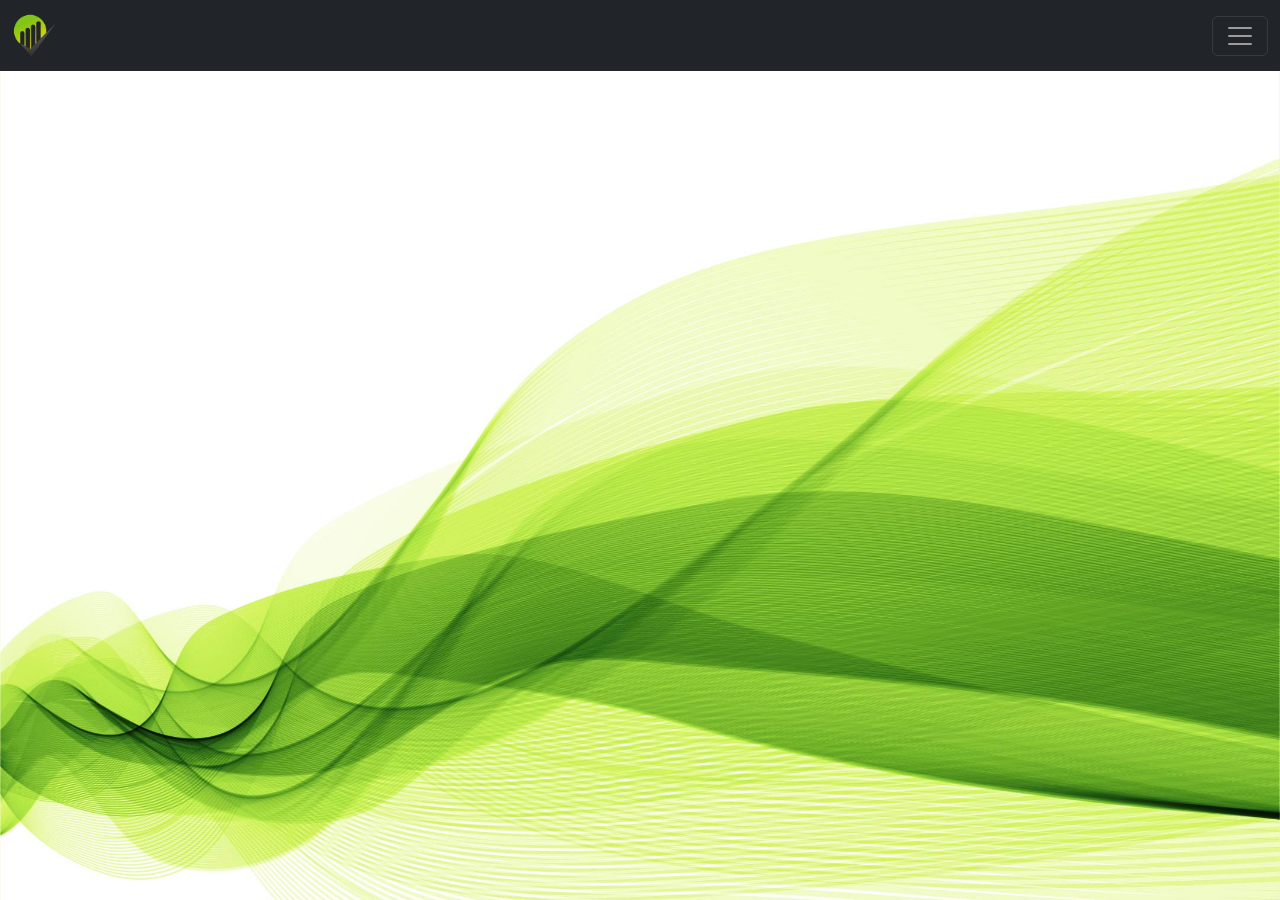
==== public/index.html @ 2a7e3701 "Aula0917 - Bootstrap Inicial" ====
<!doctype html>
<html lang="en">

<head>
    <meta charset="utf-8">
    <meta name="viewport" content="width=device-width, initial-scale=1">
    <title>Bootstrap demo</title>
    <link href="https://cdn.jsdelivr.net/npm/bootstrap@5.3.8/dist/css/bootstrap.min.css" rel="stylesheet"
        integrity="sha384-sRIl4kxILFvY47J16cr9ZwB07vP4J8+LH7qKQnuqkuIAvNWLzeN8tE5YBujZqJLB" crossorigin="anonymous">
    <link rel="stylesheet" href="./bootstrap/styles_complement.css">
</head>

<body>
    <header>
        <section name="barra-navegacao">
            <nav class="navbar navbar-dark bg-dark fixed-top">
                <div class="container-fluid">
                    <a class="navbar-brand" href="#">
                        <img src="./assets/logo.png" alt="Logo Marca" width="45px" height="45px">
                    </a>
                    <button class="navbar-toggler" type="button" data-bs-toggle="offcanvas"
                        data-bs-target="#offcanvasNavbar" aria-controls="offcanvasNavbar"
                        aria-label="Toggle navigation">
                        <span class="navbar-toggler-icon"></span>
                    </button>
                    <div class="offcanvas offcanvas-end text-bg-dark" tabindex="-1" id="offcanvasNavbar"
                        aria-labelledby="offcanvasNavbarLabel">
                        <div class="offcanvas-header">
                            <img src="./assets/letreiro-claro.png" alt="Marca Digital" width="100%">
                            <button type="button" class="btn-close" data-bs-dismiss="offcanvas"
                                aria-label="Close"></button>
                        </div>
                        <div class="offcanvas-body">
                            <ul class="navbar-nav justify-content-end flex-grow-1 pe-3">
                                <li class="nav-item">
                                    <a class="nav-link active" aria-current="page" href="#">Pagina Inicial</a>
                                </li>
                                <li class="nav-item">
                                    <a class="nav-link" href="#">Sobre Nós</a>
                                </li>
                                <li class="nav-item">
                                    <a class="nav-link" href="#">Promoções</a>
                                </li>
                                <li class="nav-item">
                                    <a class="nav-link" href="#">Regras</a>
                                </li>
                                <li class="nav-item dropdown">
                                    <a class="nav-link dropdown-toggle" href="#" role="button" data-bs-toggle="dropdown"
                                        aria-expanded="false">
                                        Sua Conta
                                    </a>
                                    <ul class="dropdown-menu">
                                        <li><a class="dropdown-item" href="#">Minha Conta</a></li>
                                        <li><a class="dropdown-item" href="#">Carteira Digital</a></li>
                                        <li>
                                            <hr class="dropdown-divider">
                                        </li>
                                        <li><a class="dropdown-item" href="#">Entrar na Conta</a></li>
                                    </ul>
                                </li>
                            </ul>
                            <form class="d-flex mt-3" role="search">
                                <input class="form-control me-2" type="search" placeholder="Buscar na Plataforma"
                                    aria-label="Search" />
                                <button class="btn btn-outline-success" type="submit">Buscar</button>
                            </form>
                        </div>
                    </div>
                </div>
            </nav>
        </section>
    </header>
    <main>

    </main>
    <footer>
        <script src="https://cdn.jsdelivr.net/npm/@popperjs/core@2.11.8/dist/umd/popper.min.js"
            integrity="sha384-I7E8VVD/ismYTF4hNIPjVp/Zjvgyol6VFvRkX/vR+Vc4jQkC+hVqc2pM8ODewa9r"
            crossorigin="anonymous"></script>
        <script src="https://cdn.jsdelivr.net/npm/bootstrap@5.3.8/dist/js/bootstrap.min.js"
            integrity="sha384-G/EV+4j2dNv+tEPo3++6LCgdCROaejBqfUeNjuKAiuXbjrxilcCdDz6ZAVfHWe1Y"
            crossorigin="anonymous"></script>
    </footer>
</body>

</html>
---- public/bootstrap/styles_complement.css ----
body{
    background-image: url(../assets/fundo_gp_1.jpg);
    background-size: cover;
}
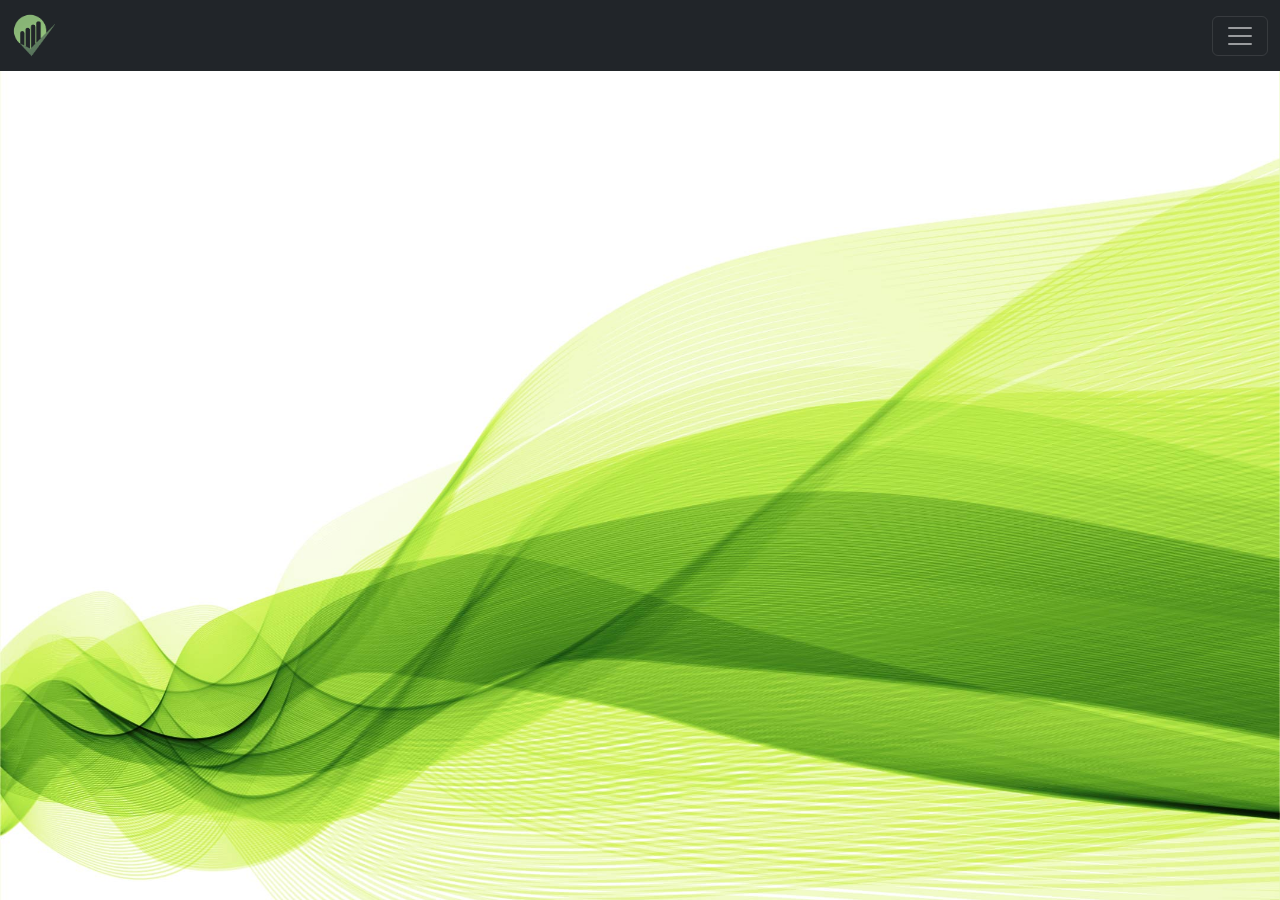
==== commit 294ecc1f: "Remake site Aula0917" ====
--- a/public/index.html
+++ b/public/index.html
@@ -16,7 +16,7 @@
             <nav class="navbar navbar-dark bg-dark fixed-top">
                 <div class="container-fluid">
                     <a class="navbar-brand" href="#">
-                        <img src="./assets/logo.png" alt="Logo Marca" width="45px" height="45px">
+                        <img src="./assets/logo_claro.png" alt="Logo Marca" width="45px" height="45px">
                     </a>
                     <button class="navbar-toggler" type="button" data-bs-toggle="offcanvas"
                         data-bs-target="#offcanvasNavbar" aria-controls="offcanvasNavbar"
@@ -83,4 +83,4 @@
     </footer>
 </body>
 
-</html>+</html>
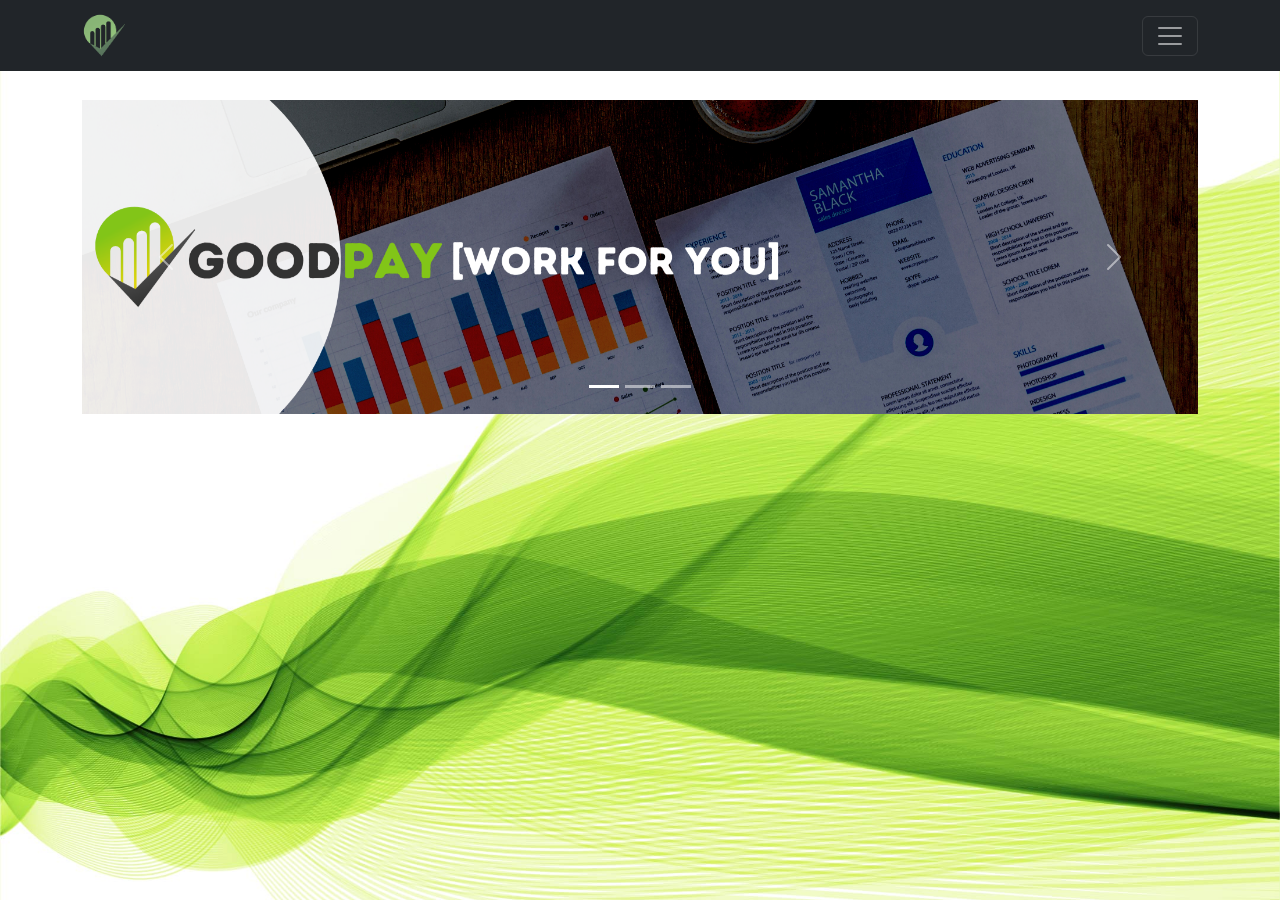
==== commit 034aa433: "Aula0918 - SlideShows e Carousel" ====
--- a/public/index.html
+++ b/public/index.html
@@ -14,7 +14,7 @@
     <header>
         <section name="barra-navegacao">
             <nav class="navbar navbar-dark bg-dark fixed-top">
-                <div class="container-fluid">
+                <div class="container">
                     <a class="navbar-brand" href="#">
                         <img src="./assets/logo_claro.png" alt="Logo Marca" width="45px" height="45px">
                     </a>
@@ -71,7 +71,44 @@
         </section>
     </header>
     <main>
-
+        <section name="slide-show">
+            <div class="container" style="margin-top: 100px;">
+                <div id="carouselExampleIndicators" class="carousel slide">
+                    <div class="carousel-indicators">
+                        <button type="button" data-bs-target="#carouselExampleIndicators" data-bs-slide-to="0"
+                            class="active" aria-current="true" aria-label="Slide 1"></button>
+                        <button type="button" data-bs-target="#carouselExampleIndicators" data-bs-slide-to="1"
+                            aria-label="Slide 2"></button>
+                        <button type="button" data-bs-target="#carouselExampleIndicators" data-bs-slide-to="2"
+                            aria-label="Slide 3"></button>
+                    </div>
+                    <div class="carousel-inner">
+                        <div class="carousel-item active">
+                            <img src="./assets/banner1.png" class="d-block w-100" alt="Promoção Banner 1">
+                        </div>
+                        <div class="carousel-item">
+                            <img src="./assets/banner2.png" class="d-block w-100" alt="Promoção Banner 2">
+                        </div>
+                        <div class="carousel-item">
+                            <img src="./assets/banner3.png" class="d-block w-100" alt="Promoção Banner 3">
+                        </div>
+                    </div>
+                    <button class="carousel-control-prev" type="button" data-bs-target="#carouselExampleIndicators"
+                        data-bs-slide="prev">
+                        <span class="carousel-control-prev-icon" aria-hidden="true"></span>
+                        <span class="visually-hidden">Anterior</span>
+                    </button>
+                    <button class="carousel-control-next" type="button" data-bs-target="#carouselExampleIndicators"
+                        data-bs-slide="next">
+                        <span class="carousel-control-next-icon" aria-hidden="true"></span>
+                        <span class="visually-hidden">Próximo</span>
+                    </button>
+                </div>
+            </div>
+        </section>
+        <section name="card-produtos">
+            
+        </section>
     </main>
     <footer>
         <script src="https://cdn.jsdelivr.net/npm/@popperjs/core@2.11.8/dist/umd/popper.min.js"
@@ -83,4 +120,4 @@
     </footer>
 </body>
 
-</html>
+</html>
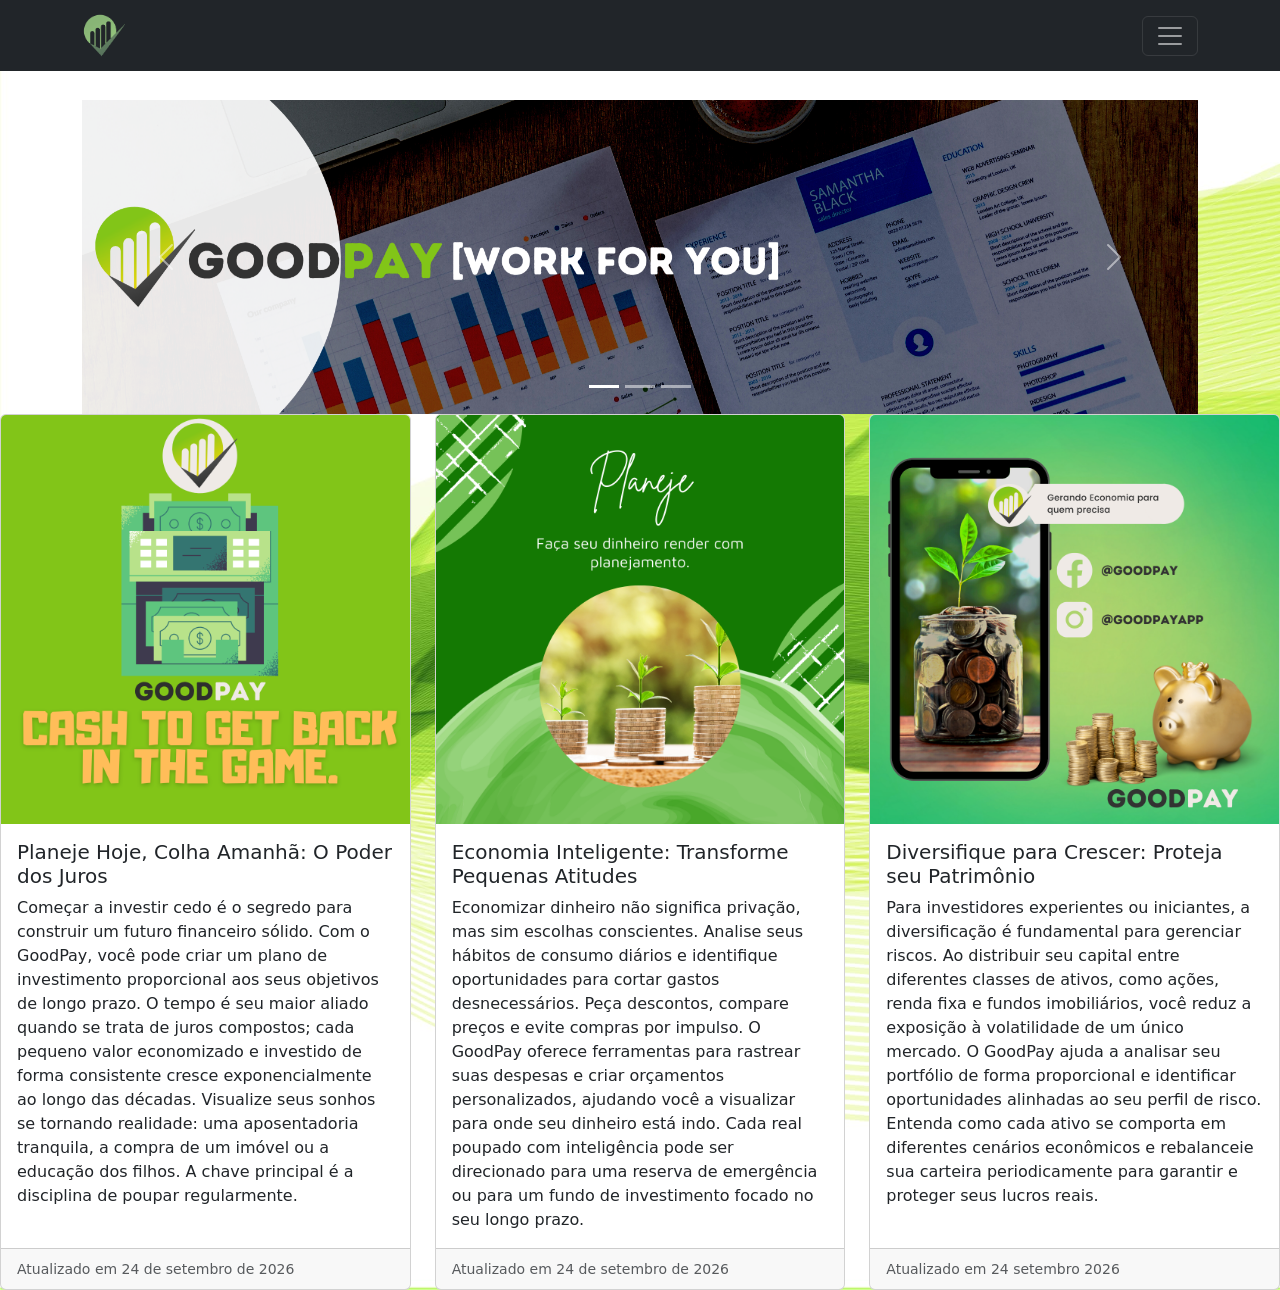
==== commit 3f5f976d: "Aula2909 - Build de Projeto web" ====
--- a/public/index.html
+++ b/public/index.html
@@ -107,7 +107,68 @@
             </div>
         </section>
         <section name="card-produtos">
-            
+            <div class="row row-cols-1 row-cols-md-3 g-4">
+                <div class="col">
+                    <div class="card h-100">
+                        <img src="./assets/quadro1.png" class="card-img-top" alt="Promoção 1">
+                        <div class="card-body">
+                            <h5 class="card-title">Planeje Hoje, Colha Amanhã: O Poder dos Juros</h5>
+                            <p class="card-text">
+                                Começar a investir cedo é o segredo para construir um futuro financeiro sólido. Com o
+                                GoodPay, você pode criar um plano de investimento proporcional aos seus objetivos de
+                                longo prazo. O tempo é seu maior aliado quando se trata de juros compostos; cada pequeno
+                                valor economizado e investido de forma consistente cresce exponencialmente ao longo das
+                                décadas. Visualize seus sonhos se tornando realidade: uma aposentadoria tranquila, a
+                                compra de um imóvel ou a educação dos filhos. A chave principal é a disciplina de poupar
+                                regularmente.
+                            </p>
+                        </div>
+                        <div class="card-footer">
+                            <small class="text-body-secondary">Atualizado em 24 de setembro de 2026</small>
+                        </div>
+                    </div>
+                </div>
+                <div class="col">
+                    <div class="card h-100">
+                        <img src="./assets/quadro2.png" class="card-img-top" alt="Promoção 2">
+                        <div class="card-body">
+                            <h5 class="card-title">Economia Inteligente: Transforme Pequenas Atitudes</h5>
+                            <p class="card-text">
+                                Economizar dinheiro não significa privação, mas sim escolhas conscientes. Analise seus
+                                hábitos de consumo diários e identifique oportunidades para cortar gastos
+                                desnecessários. Peça descontos, compare preços e evite compras por impulso. O GoodPay
+                                oferece ferramentas para rastrear suas despesas e criar orçamentos personalizados,
+                                ajudando você a visualizar para onde seu dinheiro está indo. Cada real poupado com
+                                inteligência pode ser direcionado para uma reserva de emergência ou para um fundo de
+                                investimento focado no seu longo prazo.
+                            </p>
+                        </div>
+                        <div class="card-footer">
+                            <small class="text-body-secondary">Atualizado em 24 de setembro de 2026</small>
+                        </div>
+                    </div>
+                </div>
+                <div class="col">
+                    <div class="card h-100">
+                        <img src="./assets/quadro3.png" class="card-img-top" alt="Promoção 3">
+                        <div class="card-body">
+                            <h5 class="card-title">Diversifique para Crescer: Proteja seu Patrimônio</h5>
+                            <p class="card-text">
+                                Para investidores experientes ou iniciantes, a diversificação é fundamental para
+                                gerenciar riscos. Ao distribuir seu capital entre diferentes classes de ativos, como
+                                ações, renda fixa e fundos imobiliários, você reduz a exposição à volatilidade de um
+                                único mercado. O GoodPay ajuda a analisar seu portfólio de forma proporcional e
+                                identificar oportunidades alinhadas ao seu perfil de risco. Entenda como cada ativo se
+                                comporta em diferentes cenários econômicos e rebalanceie sua carteira periodicamente
+                                para garantir e proteger seus lucros reais.
+                            </p>
+                        </div>
+                        <div class="card-footer">
+                            <small class="text-body-secondary">Atualizado em 24 setembro 2026</small>
+                        </div>
+                    </div>
+                </div>
+            </div>
         </section>
     </main>
     <footer>
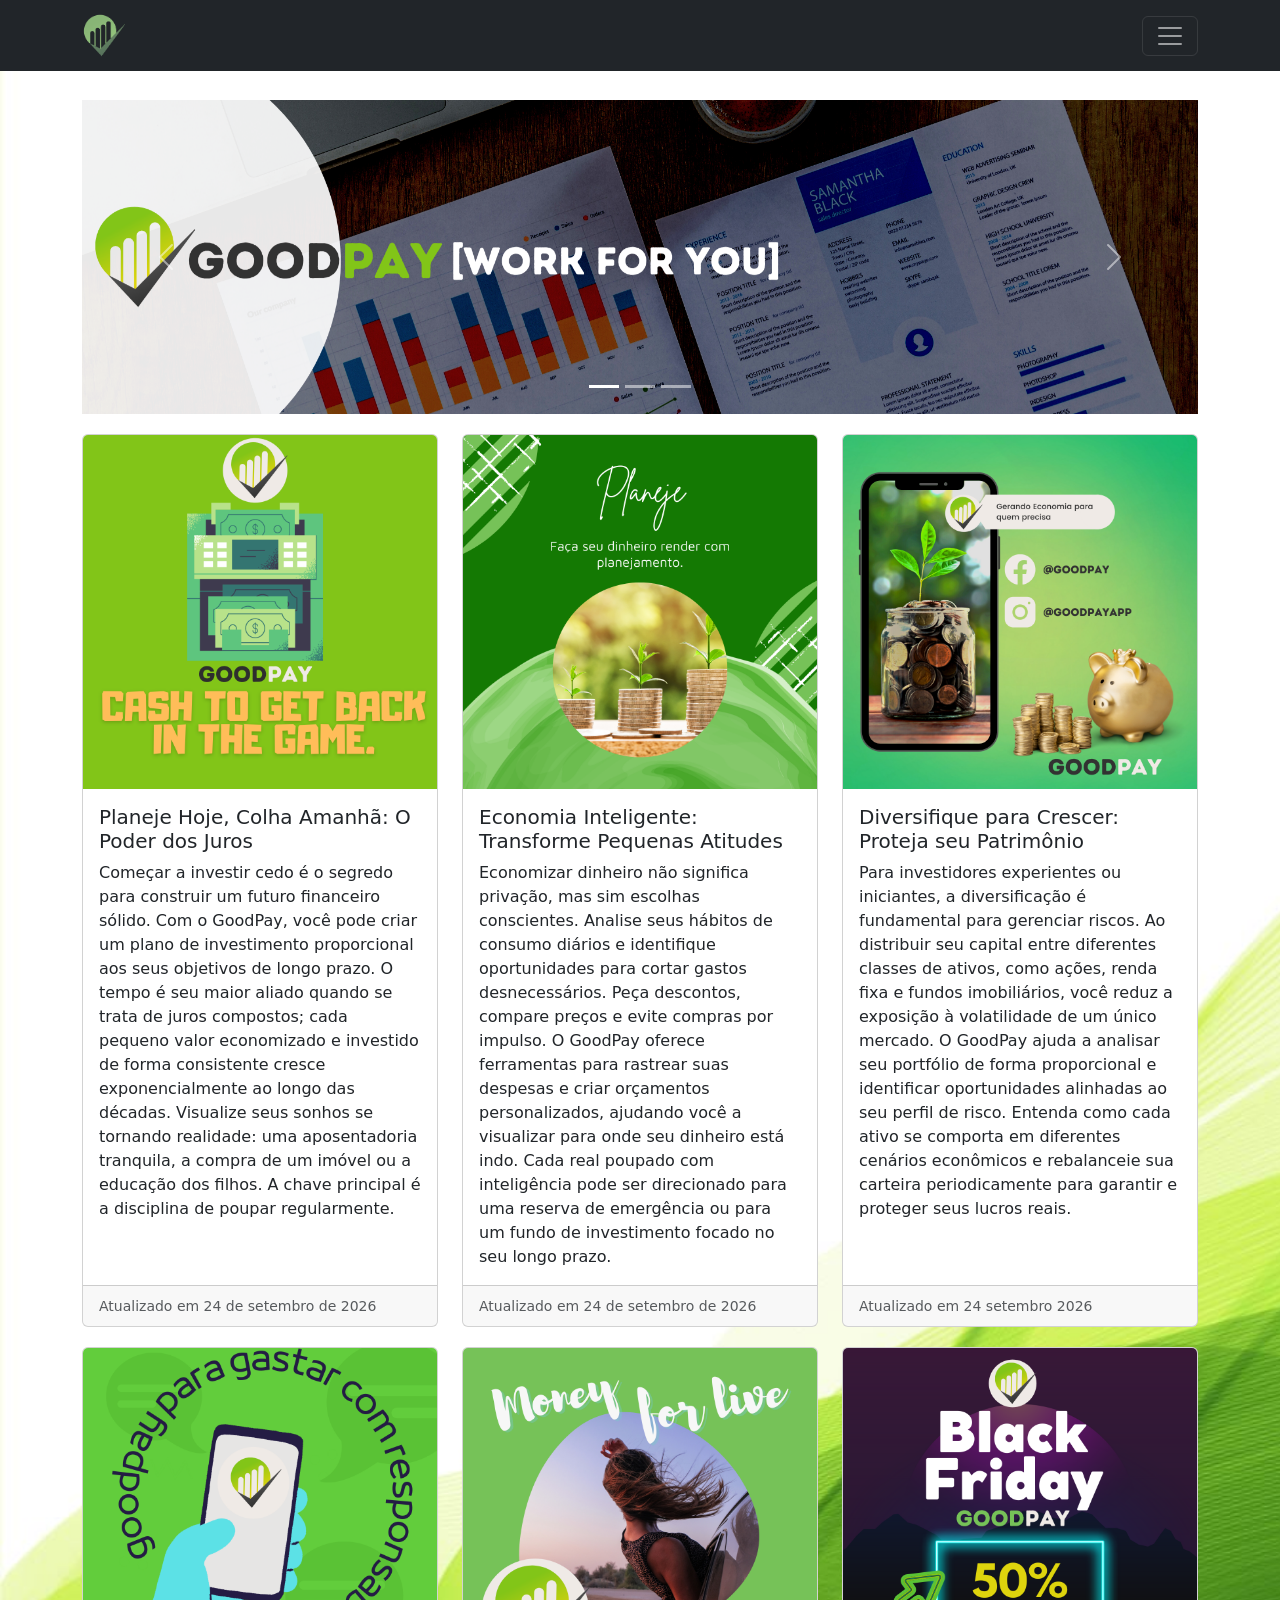
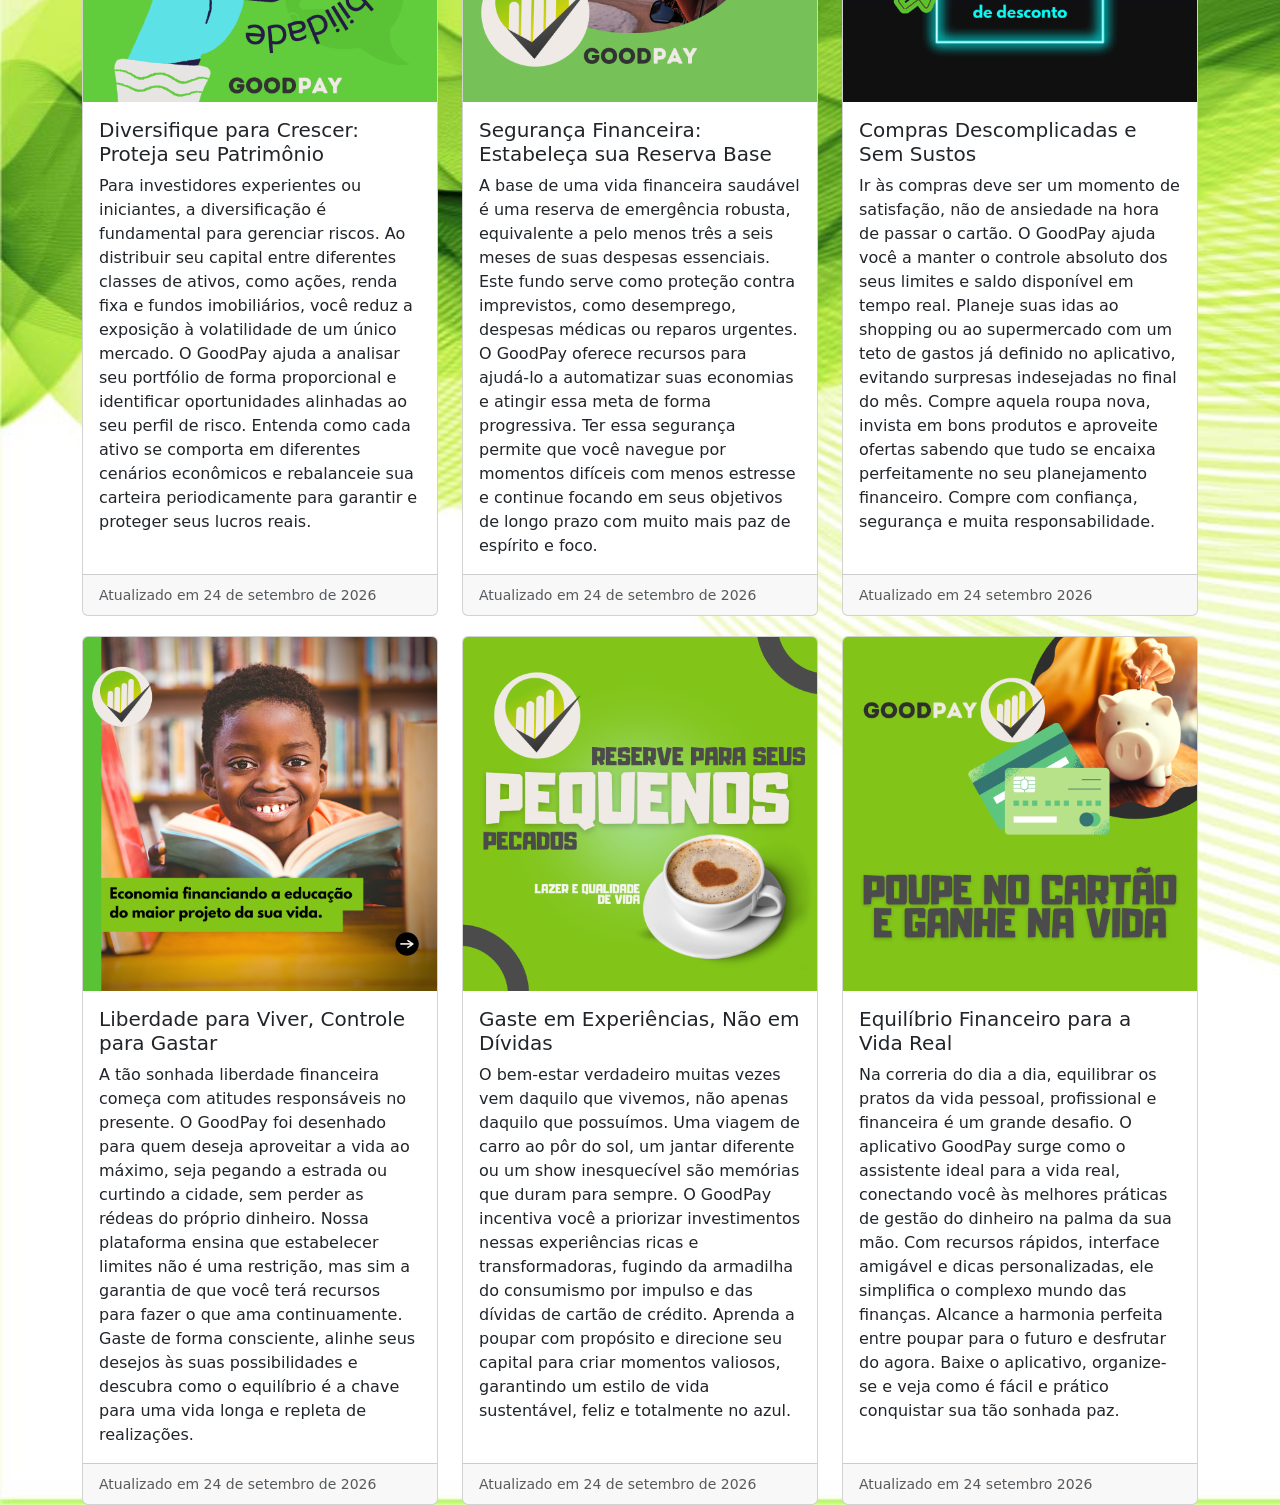
==== commit 5afd8455: "Cards Aula2409" ====
--- a/public/index.html
+++ b/public/index.html
@@ -107,64 +107,201 @@
             </div>
         </section>
         <section name="card-produtos">
-            <div class="row row-cols-1 row-cols-md-3 g-4">
-                <div class="col">
-                    <div class="card h-100">
-                        <img src="./assets/quadro1.png" class="card-img-top" alt="Promoção 1">
-                        <div class="card-body">
-                            <h5 class="card-title">Planeje Hoje, Colha Amanhã: O Poder dos Juros</h5>
-                            <p class="card-text">
-                                Começar a investir cedo é o segredo para construir um futuro financeiro sólido. Com o
-                                GoodPay, você pode criar um plano de investimento proporcional aos seus objetivos de
-                                longo prazo. O tempo é seu maior aliado quando se trata de juros compostos; cada pequeno
-                                valor economizado e investido de forma consistente cresce exponencialmente ao longo das
-                                décadas. Visualize seus sonhos se tornando realidade: uma aposentadoria tranquila, a
-                                compra de um imóvel ou a educação dos filhos. A chave principal é a disciplina de poupar
-                                regularmente.
-                            </p>
-                        </div>
-                        <div class="card-footer">
-                            <small class="text-body-secondary">Atualizado em 24 de setembro de 2026</small>
-                        </div>
-                    </div>
-                </div>
-                <div class="col">
-                    <div class="card h-100">
-                        <img src="./assets/quadro2.png" class="card-img-top" alt="Promoção 2">
-                        <div class="card-body">
-                            <h5 class="card-title">Economia Inteligente: Transforme Pequenas Atitudes</h5>
-                            <p class="card-text">
-                                Economizar dinheiro não significa privação, mas sim escolhas conscientes. Analise seus
-                                hábitos de consumo diários e identifique oportunidades para cortar gastos
-                                desnecessários. Peça descontos, compare preços e evite compras por impulso. O GoodPay
-                                oferece ferramentas para rastrear suas despesas e criar orçamentos personalizados,
-                                ajudando você a visualizar para onde seu dinheiro está indo. Cada real poupado com
-                                inteligência pode ser direcionado para uma reserva de emergência ou para um fundo de
-                                investimento focado no seu longo prazo.
-                            </p>
-                        </div>
-                        <div class="card-footer">
-                            <small class="text-body-secondary">Atualizado em 24 de setembro de 2026</small>
-                        </div>
-                    </div>
-                </div>
-                <div class="col">
-                    <div class="card h-100">
-                        <img src="./assets/quadro3.png" class="card-img-top" alt="Promoção 3">
-                        <div class="card-body">
-                            <h5 class="card-title">Diversifique para Crescer: Proteja seu Patrimônio</h5>
-                            <p class="card-text">
-                                Para investidores experientes ou iniciantes, a diversificação é fundamental para
-                                gerenciar riscos. Ao distribuir seu capital entre diferentes classes de ativos, como
-                                ações, renda fixa e fundos imobiliários, você reduz a exposição à volatilidade de um
-                                único mercado. O GoodPay ajuda a analisar seu portfólio de forma proporcional e
-                                identificar oportunidades alinhadas ao seu perfil de risco. Entenda como cada ativo se
-                                comporta em diferentes cenários econômicos e rebalanceie sua carteira periodicamente
-                                para garantir e proteger seus lucros reais.
-                            </p>
-                        </div>
-                        <div class="card-footer">
-                            <small class="text-body-secondary">Atualizado em 24 setembro 2026</small>
+            <div class="container" style="margin-top: 20px;">
+                <div class="row row-cols-1 row-cols-md-3 g-4">
+                    <div class="col">
+                        <div class="card h-100">
+                            <img src="./assets/quadro1.png" class="card-img-top" alt="Promoção 1">
+                            <div class="card-body">
+                                <h5 class="card-title">Planeje Hoje, Colha Amanhã: O Poder dos Juros</h5>
+                                <p class="card-text">
+                                    Começar a investir cedo é o segredo para construir um futuro financeiro sólido. Com
+                                    o
+                                    GoodPay, você pode criar um plano de investimento proporcional aos seus objetivos de
+                                    longo prazo. O tempo é seu maior aliado quando se trata de juros compostos; cada
+                                    pequeno
+                                    valor economizado e investido de forma consistente cresce exponencialmente ao longo
+                                    das
+                                    décadas. Visualize seus sonhos se tornando realidade: uma aposentadoria tranquila, a
+                                    compra de um imóvel ou a educação dos filhos. A chave principal é a disciplina de
+                                    poupar
+                                    regularmente.
+                                </p>
+                            </div>
+                            <div class="card-footer">
+                                <small class="text-body-secondary">Atualizado em 24 de setembro de 2026</small>
+                            </div>
+                        </div>
+                    </div>
+                    <div class="col">
+                        <div class="card h-100">
+                            <img src="./assets/quadro2.png" class="card-img-top" alt="Promoção 2">
+                            <div class="card-body">
+                                <h5 class="card-title">Economia Inteligente: Transforme Pequenas Atitudes</h5>
+                                <p class="card-text">
+                                    Economizar dinheiro não significa privação, mas sim escolhas conscientes. Analise
+                                    seus
+                                    hábitos de consumo diários e identifique oportunidades para cortar gastos
+                                    desnecessários. Peça descontos, compare preços e evite compras por impulso. O
+                                    GoodPay
+                                    oferece ferramentas para rastrear suas despesas e criar orçamentos personalizados,
+                                    ajudando você a visualizar para onde seu dinheiro está indo. Cada real poupado com
+                                    inteligência pode ser direcionado para uma reserva de emergência ou para um fundo de
+                                    investimento focado no seu longo prazo.
+                                </p>
+                            </div>
+                            <div class="card-footer">
+                                <small class="text-body-secondary">Atualizado em 24 de setembro de 2026</small>
+                            </div>
+                        </div>
+                    </div>
+                    <div class="col">
+                        <div class="card h-100">
+                            <img src="./assets/quadro3.png" class="card-img-top" alt="Promoção 3">
+                            <div class="card-body">
+                                <h5 class="card-title">Diversifique para Crescer: Proteja seu Patrimônio</h5>
+                                <p class="card-text">
+                                    Para investidores experientes ou iniciantes, a diversificação é fundamental para
+                                    gerenciar riscos. Ao distribuir seu capital entre diferentes classes de ativos, como
+                                    ações, renda fixa e fundos imobiliários, você reduz a exposição à volatilidade de um
+                                    único mercado. O GoodPay ajuda a analisar seu portfólio de forma proporcional e
+                                    identificar oportunidades alinhadas ao seu perfil de risco. Entenda como cada ativo
+                                    se
+                                    comporta em diferentes cenários econômicos e rebalanceie sua carteira periodicamente
+                                    para garantir e proteger seus lucros reais.
+                                </p>
+                            </div>
+                            <div class="card-footer">
+                                <small class="text-body-secondary">Atualizado em 24 setembro 2026</small>
+                            </div>
+                        </div>
+                    </div>
+                </div>
+            </div>
+            <div class="container" style="margin-top: 20px;">
+                <div class="row row-cols-1 row-cols-md-3 g-4">
+                    <div class="col">
+                        <div class="card h-100">
+                            <img src="./assets/quadro4.png" class="card-img-top" alt="Promoção 4">
+                            <div class="card-body">
+                                <h5 class="card-title">Diversifique para Crescer: Proteja seu Patrimônio</h5>
+                                <p class="card-text">
+                                    Para investidores experientes ou iniciantes, a diversificação é fundamental para
+                                    gerenciar riscos. Ao distribuir seu capital entre diferentes classes de ativos, como
+                                    ações, renda fixa e fundos imobiliários, você reduz a exposição à volatilidade de um
+                                    único mercado. O GoodPay ajuda a analisar seu portfólio de forma proporcional e
+                                    identificar oportunidades alinhadas ao seu perfil de risco. Entenda como cada ativo
+                                    se comporta em diferentes cenários econômicos e rebalanceie sua carteira
+                                    periodicamente para garantir e proteger seus lucros reais.
+                                </p>
+                            </div>
+                            <div class="card-footer">
+                                <small class="text-body-secondary">Atualizado em 24 de setembro de 2026</small>
+                            </div>
+                        </div>
+                    </div>
+                    <div class="col">
+                        <div class="card h-100">
+                            <img src="./assets/quadro5.png" class="card-img-top" alt="Promoção 2">
+                            <div class="card-body">
+                                <h5 class="card-title">Segurança Financeira: Estabeleça sua Reserva Base</h5>
+                                <p class="card-text">
+                                    A base de uma vida financeira saudável é uma reserva de emergência robusta,
+                                    equivalente a pelo menos três a seis meses de suas despesas essenciais. Este fundo
+                                    serve como proteção contra imprevistos, como desemprego, despesas médicas ou reparos
+                                    urgentes. O GoodPay oferece recursos para ajudá-lo a automatizar suas economias e
+                                    atingir essa meta de forma progressiva. Ter essa segurança permite que você navegue
+                                    por momentos difíceis com menos estresse e continue focando em seus objetivos de
+                                    longo prazo com muito mais paz de espírito e foco.
+                                </p>
+                            </div>
+                            <div class="card-footer">
+                                <small class="text-body-secondary">Atualizado em 24 de setembro de 2026</small>
+                            </div>
+                        </div>
+                    </div>
+                    <div class="col">
+                        <div class="card h-100">
+                            <img src="./assets/quadro6.png" class="card-img-top" alt="Promoção 3">
+                            <div class="card-body">
+                                <h5 class="card-title">Compras Descomplicadas e Sem Sustos</h5>
+                                <p class="card-text">
+                                    Ir às compras deve ser um momento de satisfação, não de ansiedade na hora de passar
+                                    o cartão. O GoodPay ajuda você a manter o controle absoluto dos seus limites e saldo
+                                    disponível em tempo real. Planeje suas idas ao shopping ou ao supermercado com um
+                                    teto de gastos já definido no aplicativo, evitando surpresas indesejadas no final do
+                                    mês. Compre aquela roupa nova, invista em bons produtos e aproveite ofertas sabendo
+                                    que tudo se encaixa perfeitamente no seu planejamento financeiro. Compre com
+                                    confiança, segurança e muita responsabilidade.
+                                </p>
+                            </div>
+                            <div class="card-footer">
+                                <small class="text-body-secondary">Atualizado em 24 setembro 2026</small>
+                            </div>
+                        </div>
+                    </div>
+                </div>
+            </div>
+            <div class="container" style="margin-top: 20px;">
+                <div class="row row-cols-1 row-cols-md-3 g-4">
+                    <div class="col">
+                        <div class="card h-100">
+                            <img src="./assets/quadro7.png" class="card-img-top" alt="Promoção 4">
+                            <div class="card-body">
+                                <h5 class="card-title">Liberdade para Viver, Controle para Gastar</h5>
+                                <p class="card-text">
+                                    A tão sonhada liberdade financeira começa com atitudes responsáveis no presente. O
+                                    GoodPay foi desenhado para quem deseja aproveitar a vida ao máximo, seja pegando a
+                                    estrada ou curtindo a cidade, sem perder as rédeas do próprio dinheiro. Nossa
+                                    plataforma ensina que estabelecer limites não é uma restrição, mas sim a garantia de
+                                    que você terá recursos para fazer o que ama continuamente. Gaste de forma
+                                    consciente, alinhe seus desejos às suas possibilidades e descubra como o equilíbrio
+                                    é a chave para uma vida longa e repleta de realizações.
+                                </p>
+                            </div>
+                            <div class="card-footer">
+                                <small class="text-body-secondary">Atualizado em 24 de setembro de 2026</small>
+                            </div>
+                        </div>
+                    </div>
+                    <div class="col">
+                        <div class="card h-100">
+                            <img src="./assets/quadro8.png" class="card-img-top" alt="Promoção 2">
+                            <div class="card-body">
+                                <h5 class="card-title">Gaste em Experiências, Não em Dívidas</h5>
+                                <p class="card-text">
+                                    O bem-estar verdadeiro muitas vezes vem daquilo que vivemos, não apenas daquilo que
+                                    possuímos. Uma viagem de carro ao pôr do sol, um jantar diferente ou um show
+                                    inesquecível são memórias que duram para sempre. O GoodPay incentiva você a
+                                    priorizar investimentos nessas experiências ricas e transformadoras, fugindo da
+                                    armadilha do consumismo por impulso e das dívidas de cartão de crédito. Aprenda a
+                                    poupar com propósito e direcione seu capital para criar momentos valiosos,
+                                    garantindo um estilo de vida sustentável, feliz e totalmente no azul.
+                                </p>
+                            </div>
+                            <div class="card-footer">
+                                <small class="text-body-secondary">Atualizado em 24 de setembro de 2026</small>
+                            </div>
+                        </div>
+                    </div>
+                    <div class="col">
+                        <div class="card h-100">
+                            <img src="./assets/quadro9.png" class="card-img-top" alt="Promoção 3">
+                            <div class="card-body">
+                                <h5 class="card-title">Equilíbrio Financeiro para a Vida Real</h5>
+                                <p class="card-text">
+                                    Na correria do dia a dia, equilibrar os pratos da vida pessoal, profissional e
+                                    financeira é um grande desafio. O aplicativo GoodPay surge como o assistente ideal
+                                    para a vida real, conectando você às melhores práticas de gestão do dinheiro na
+                                    palma da sua mão. Com recursos rápidos, interface amigável e dicas personalizadas,
+                                    ele simplifica o complexo mundo das finanças. Alcance a harmonia perfeita entre
+                                    poupar para o futuro e desfrutar do agora. Baixe o aplicativo, organize-se e veja
+                                    como é fácil e prático conquistar sua tão sonhada paz.
+                                </p>
+                            </div>
+                            <div class="card-footer">
+                                <small class="text-body-secondary">Atualizado em 24 setembro 2026</small>
+                            </div>
                         </div>
                     </div>
                 </div>
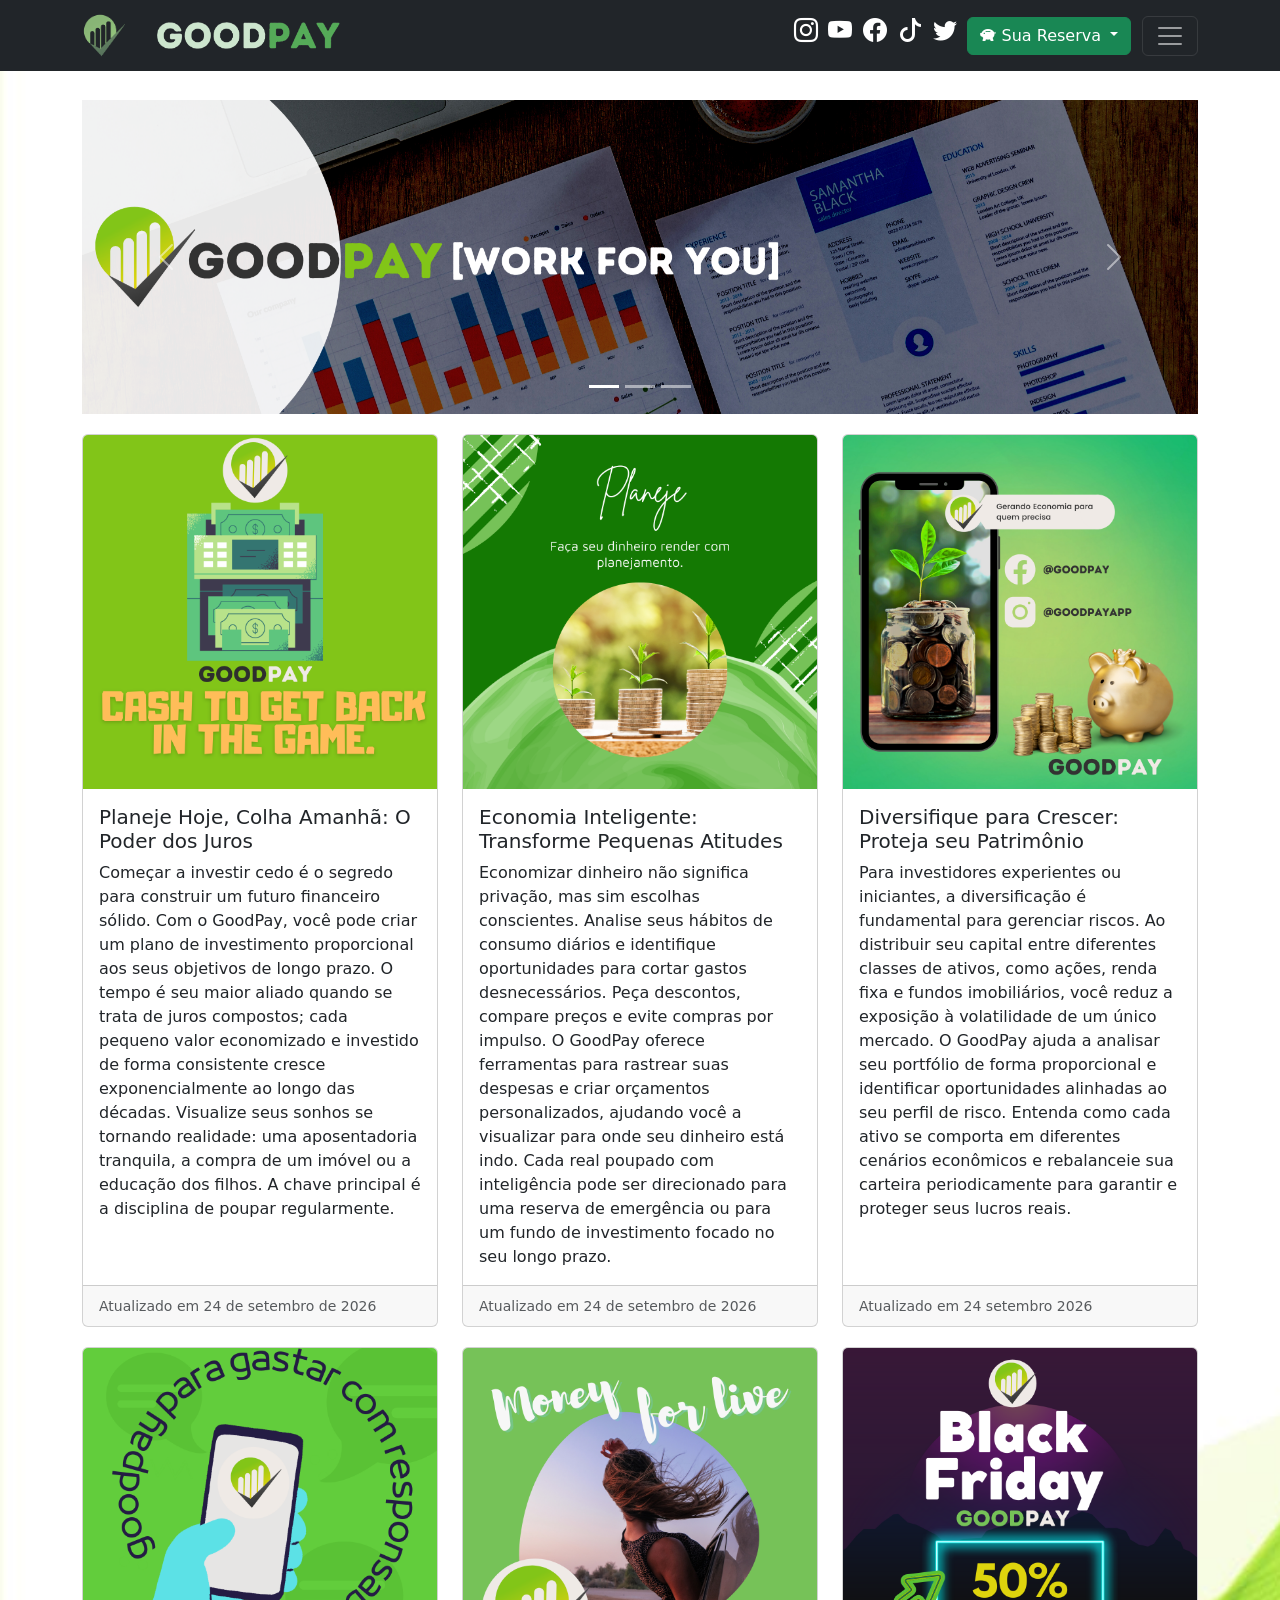
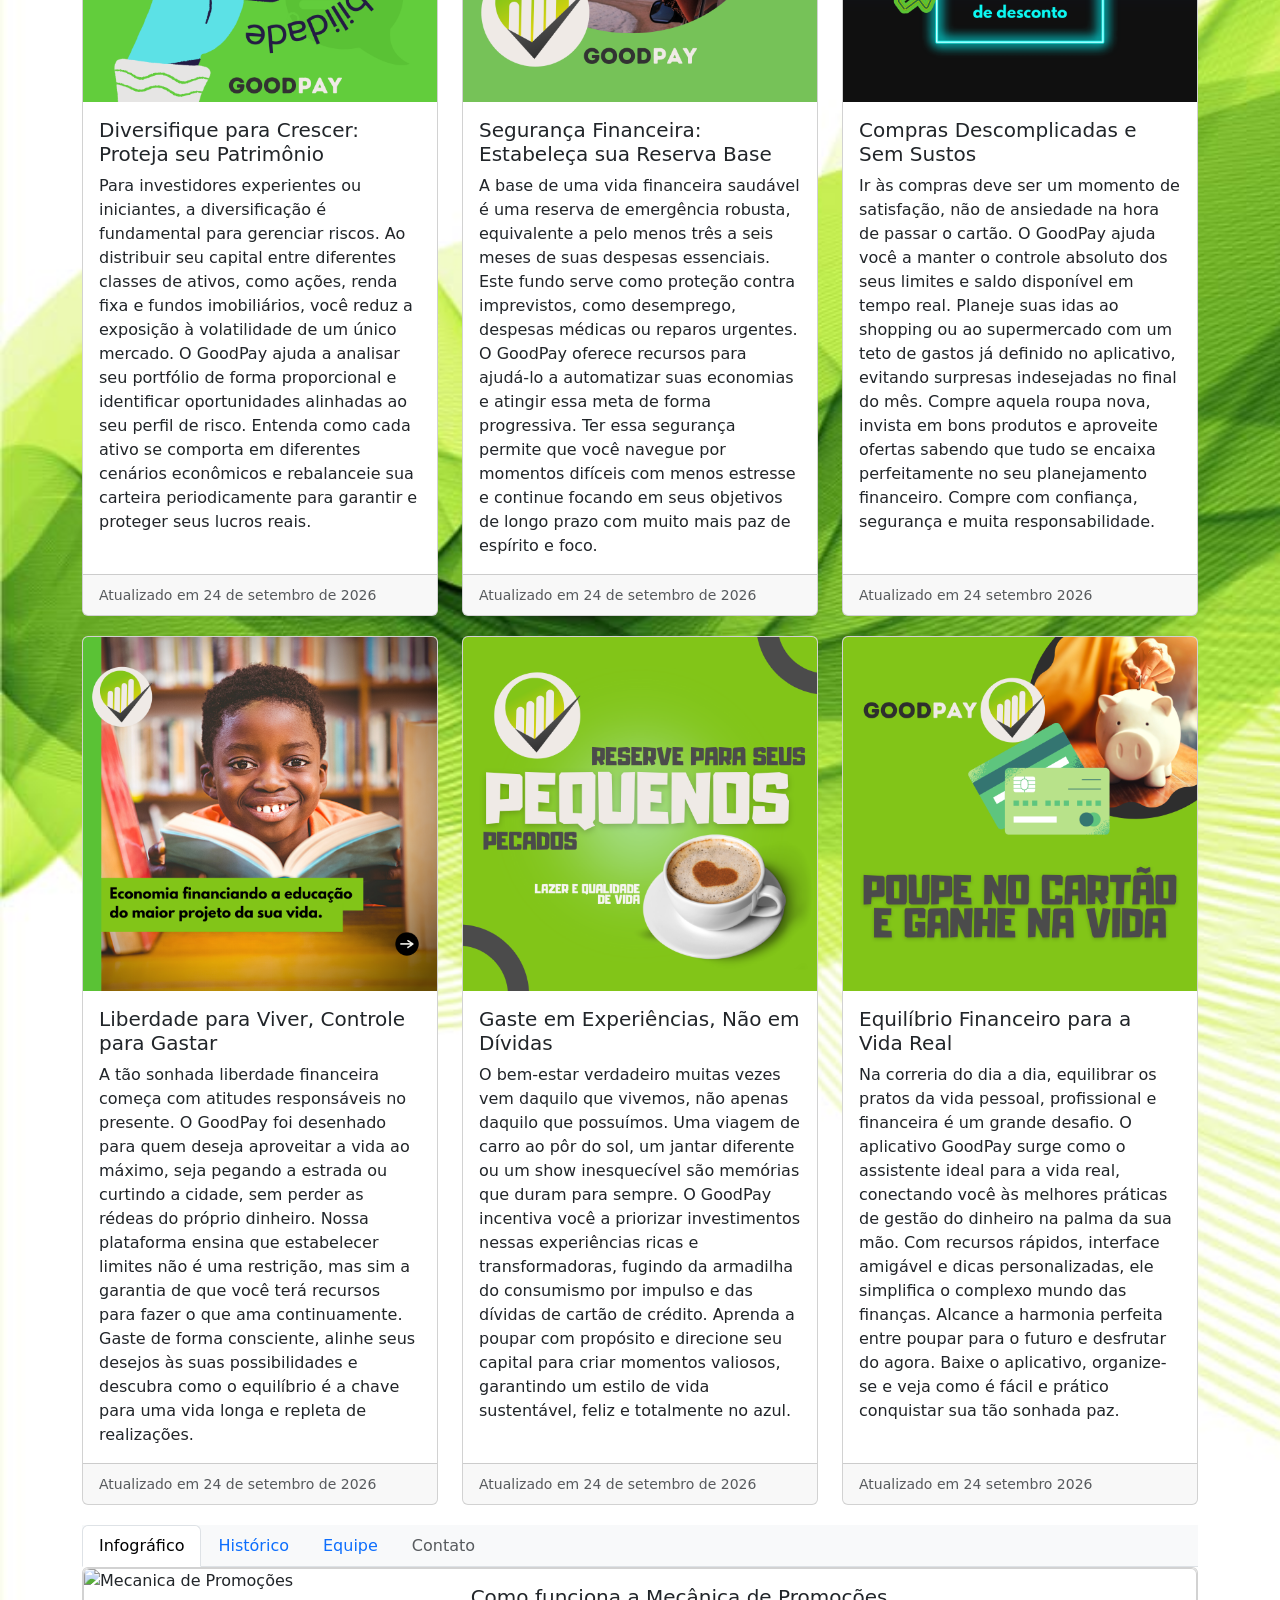
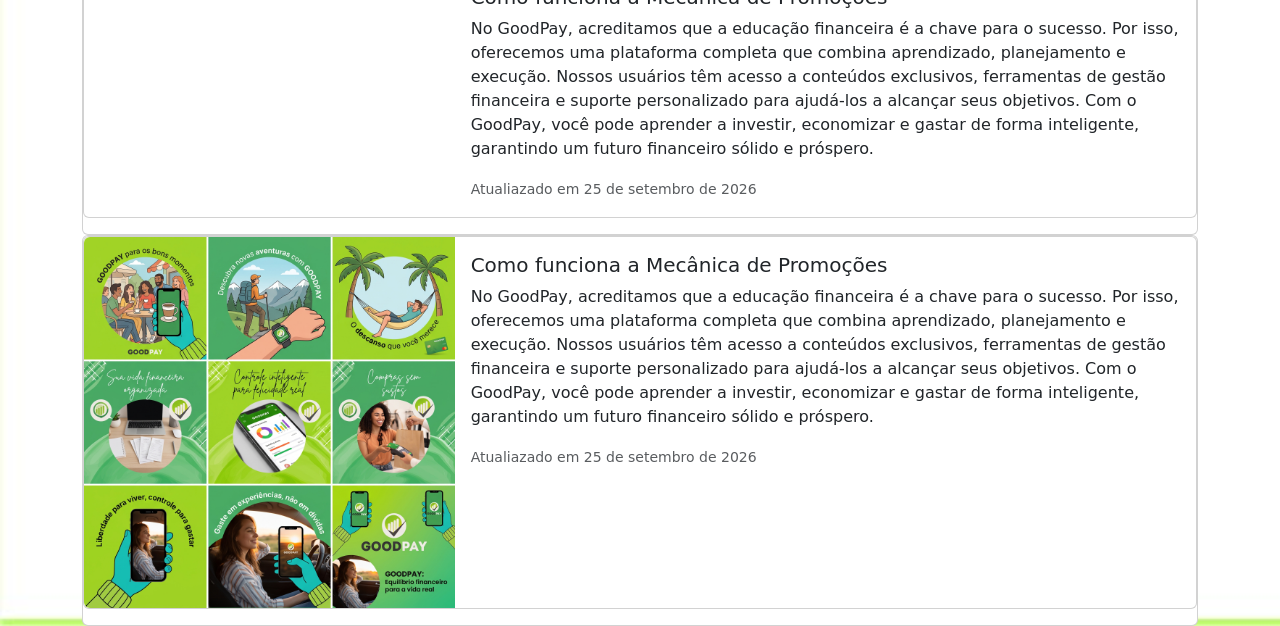
==== commit 36147b6f: "Aula1001 - Abas de Navegação" ====
--- a/public/index.html
+++ b/public/index.html
@@ -7,6 +7,7 @@
     <title>Bootstrap demo</title>
     <link href="https://cdn.jsdelivr.net/npm/bootstrap@5.3.8/dist/css/bootstrap.min.css" rel="stylesheet"
         integrity="sha384-sRIl4kxILFvY47J16cr9ZwB07vP4J8+LH7qKQnuqkuIAvNWLzeN8tE5YBujZqJLB" crossorigin="anonymous">
+    <link rel="stylesheet" href="https://cdn.jsdelivr.net/npm/bootstrap-icons@1.13.1/font/bootstrap-icons.min.css">
     <link rel="stylesheet" href="./bootstrap/styles_complement.css">
 </head>
 
@@ -18,6 +19,40 @@
                     <a class="navbar-brand" href="#">
                         <img src="./assets/logo_claro.png" alt="Logo Marca" width="45px" height="45px">
                     </a>
+                    <div class="img-responsive">
+                        <img src="./assets/letreiro-claro.png" alt="Letreiro Marca" width="30%">
+                    </div>
+                    <div class="icon">
+                        <h4><i class="bi bi-instagram text-white"></i></h4>
+                    </div>
+                    <div class="icon">
+                        <h4><i class="bi bi-youtube text-white"></i></h4>
+                    </div>
+                    <div class="icon">
+                        <h4><i class="bi bi-facebook text-white"></i></h4>
+                    </div>
+                    <div class="icon">
+                        <h4><i class="bi bi-tiktok text-white"></i></h4>
+                    </div>
+                    <div class="icon">
+                        <h4><i class="bi bi-twitter text-white"></i></h4>
+                    </div>
+                    <div class="dropdown">
+                        <button class="btn btn-success dropdown-toggle" type="button" data-bs-toggle="dropdown"
+                            aria-expanded="false">
+                            <i class="bi bi-piggy-bank-fill"></i>
+                            Sua Reserva
+                        </button>
+                        <ul class="dropdown-menu dropdown-menu-dark">
+                            <li><a class="dropdown-item active" href="#">Saldo da Conta</a></li>
+                            <li><a class="dropdown-item" href="#">Transações</a></li>
+                            <li><a class="dropdown-item" href="#">CashBack</a></li>
+                            <li>
+                                <hr class="dropdown-divider">
+                            </li>
+                            <li><a class="dropdown-item" href="#">Sair do Perfil</a></li>
+                        </ul>
+                    </div>
                     <button class="navbar-toggler" type="button" data-bs-toggle="offcanvas"
                         data-bs-target="#offcanvasNavbar" aria-controls="offcanvasNavbar"
                         aria-label="Toggle navigation">
@@ -307,6 +342,74 @@
                 </div>
             </div>
         </section>
+        <section name="card-sobrenos">
+            <div class="container bg-teal-100" style="margin-top:20px;">
+                <ul class="nav nav-tabs bg-light">
+                    <li class="nav-item">
+                        <a class="nav-link active" aria-current="page" href="#infografico">Infográfico</a>
+                    </li>
+                    <li class="nav-item">
+                        <a class="nav-link" href="#historico">Histórico</a>
+                    </li>
+                    <li class="nav-item">
+                        <a class="nav-link" href="#">Equipe</a>
+                    </li>
+                    <li class="nav-item">
+                        <a class="nav-link disabled" aria-disabled="true">Contato</a>
+                    </li>
+                </ul>
+                <div class="card" style="width: 100%;" id="infografico">
+                    <div class="card mb-3" style="max-width: 100%;">
+                        <div class="row g-0">
+                            <div class="col-md-4">
+                                <img src="./assets/info-grafico.png" class="img-fluid rounded-start"
+                                    alt="Mecanica de Promoções" width="100%">
+                            </div>
+                            <div class="col-md-8">
+                                <div class="card-body">
+                                    <h5 class="card-title">Como funciona a Mecânica de Promoções</h5>
+                                    <p class="card-text">
+                                        No GoodPay, acreditamos que a educação financeira é a chave para o sucesso. Por
+                                        isso, oferecemos uma plataforma completa que combina aprendizado, planejamento e
+                                        execução. Nossos usuários têm acesso a conteúdos exclusivos, ferramentas de
+                                        gestão financeira e suporte personalizado para ajudá-los a alcançar seus
+                                        objetivos. Com o GoodPay, você pode aprender a investir, economizar e gastar de
+                                        forma inteligente, garantindo um futuro financeiro sólido e próspero.
+                                    </p>
+                                    <p class="card-text"><small class="text-body-secondary">Atualiazado em 25 de
+                                            setembro de 2026</small></p>
+                                </div>
+                            </div>
+                        </div>
+                    </div>
+                </div>
+                <div class="card" style="width: 100%;" id="historico">
+                    <div class="card mb-3" style="max-width: 100%;">
+                        <div class="row g-0">
+                            <div class="col-md-4">
+                                <img src="./assets/posts.jpeg" class="img-fluid rounded-start"
+                                    alt="Mecanica de Promoções" width="100%">
+                            </div>
+                            <div class="col-md-8">
+                                <div class="card-body">
+                                    <h5 class="card-title">Como funciona a Mecânica de Promoções</h5>
+                                    <p class="card-text">
+                                        No GoodPay, acreditamos que a educação financeira é a chave para o sucesso. Por
+                                        isso, oferecemos uma plataforma completa que combina aprendizado, planejamento e
+                                        execução. Nossos usuários têm acesso a conteúdos exclusivos, ferramentas de
+                                        gestão financeira e suporte personalizado para ajudá-los a alcançar seus
+                                        objetivos. Com o GoodPay, você pode aprender a investir, economizar e gastar de
+                                        forma inteligente, garantindo um futuro financeiro sólido e próspero.
+                                    </p>
+                                    <p class="card-text"><small class="text-body-secondary">Atualiazado em 25 de
+                                            setembro de 2026</small></p>
+                                </div>
+                            </div>
+                        </div>
+                    </div>
+                </div>
+            </div>
+        </section>
     </main>
     <footer>
         <script src="https://cdn.jsdelivr.net/npm/@popperjs/core@2.11.8/dist/umd/popper.min.js"
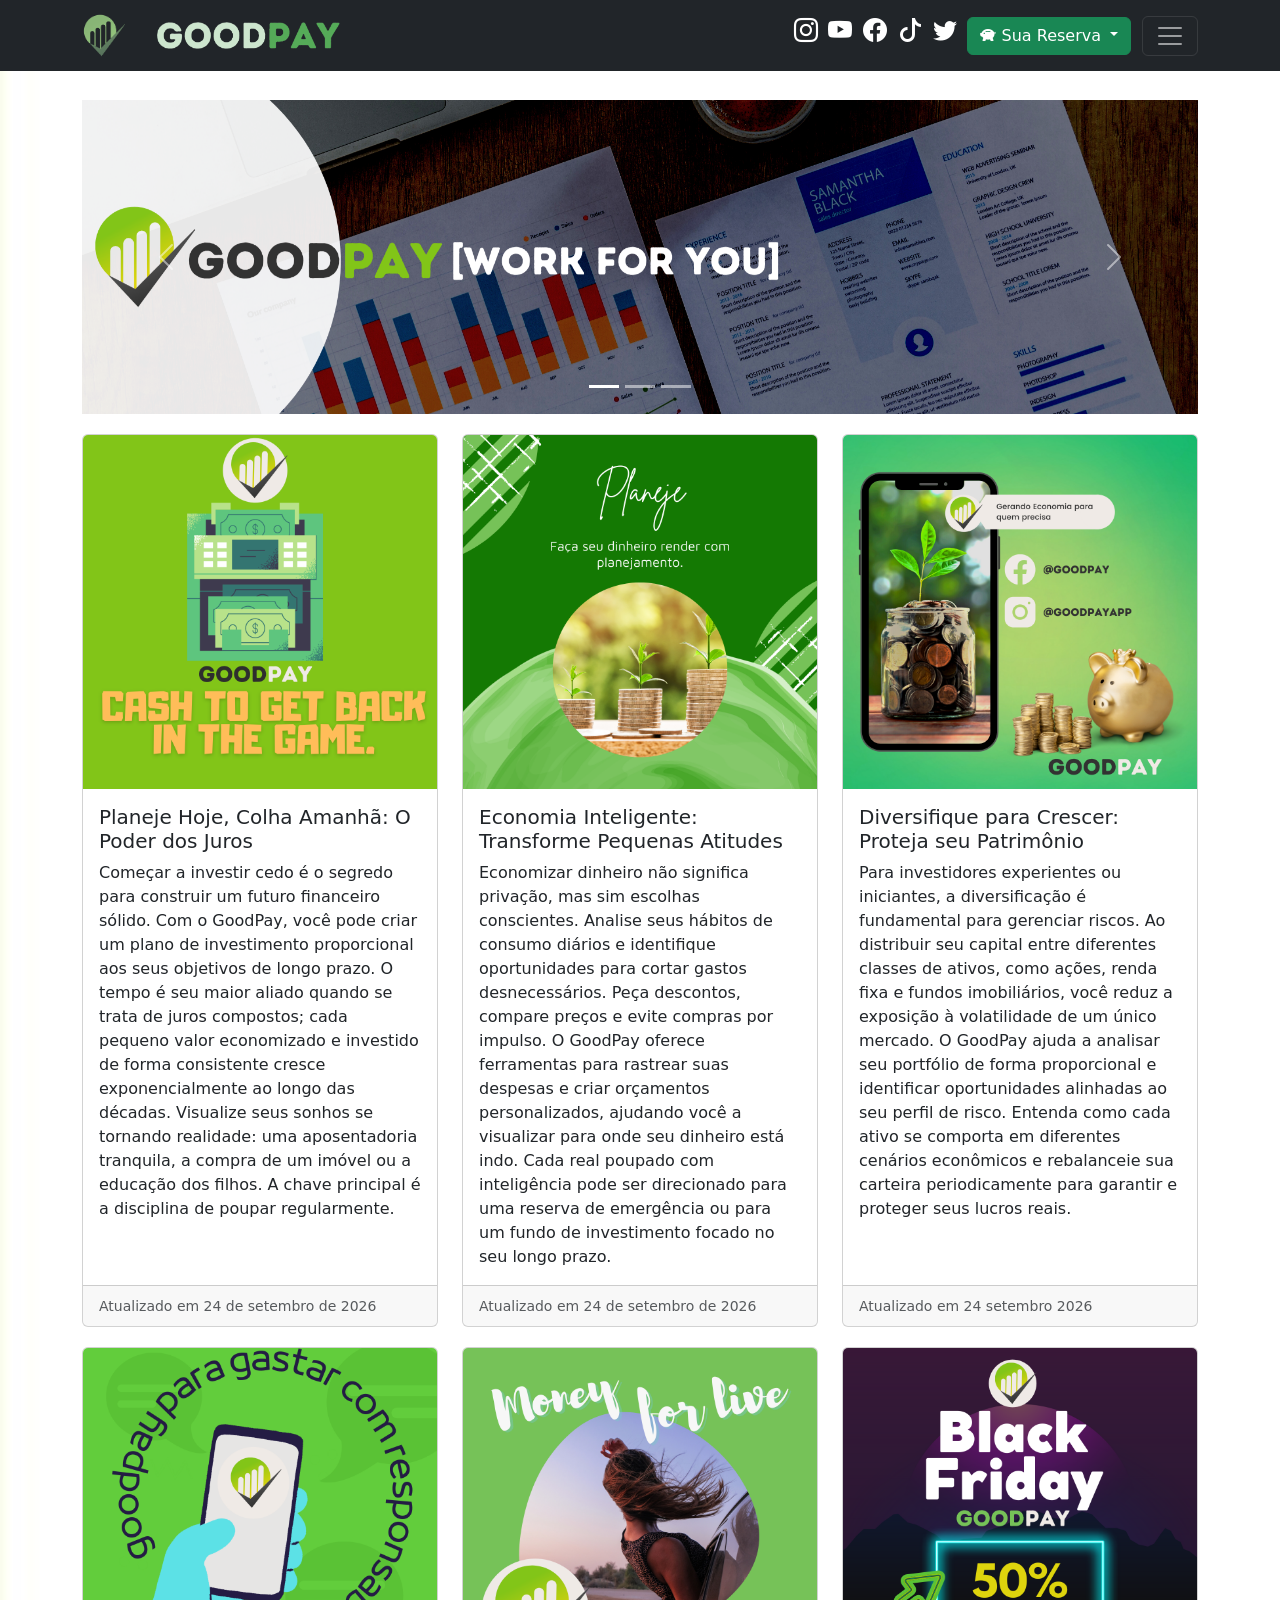
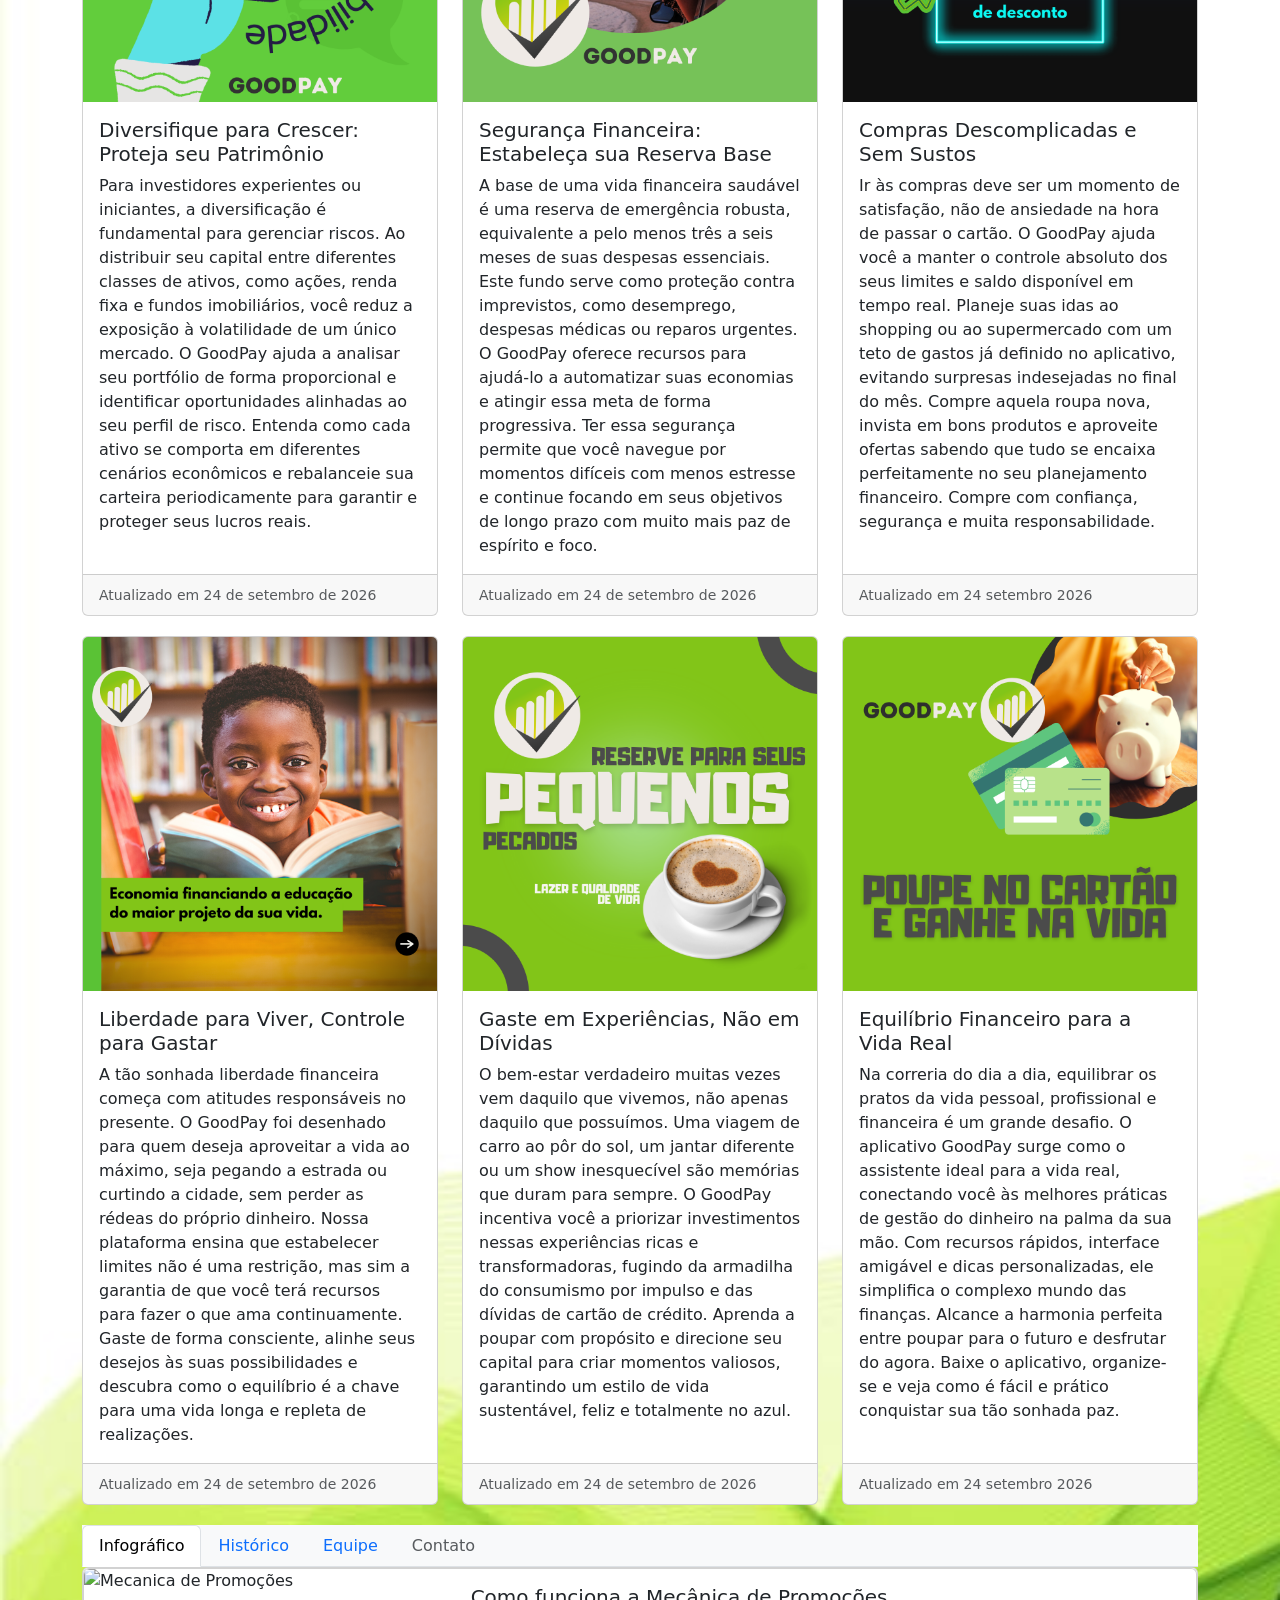
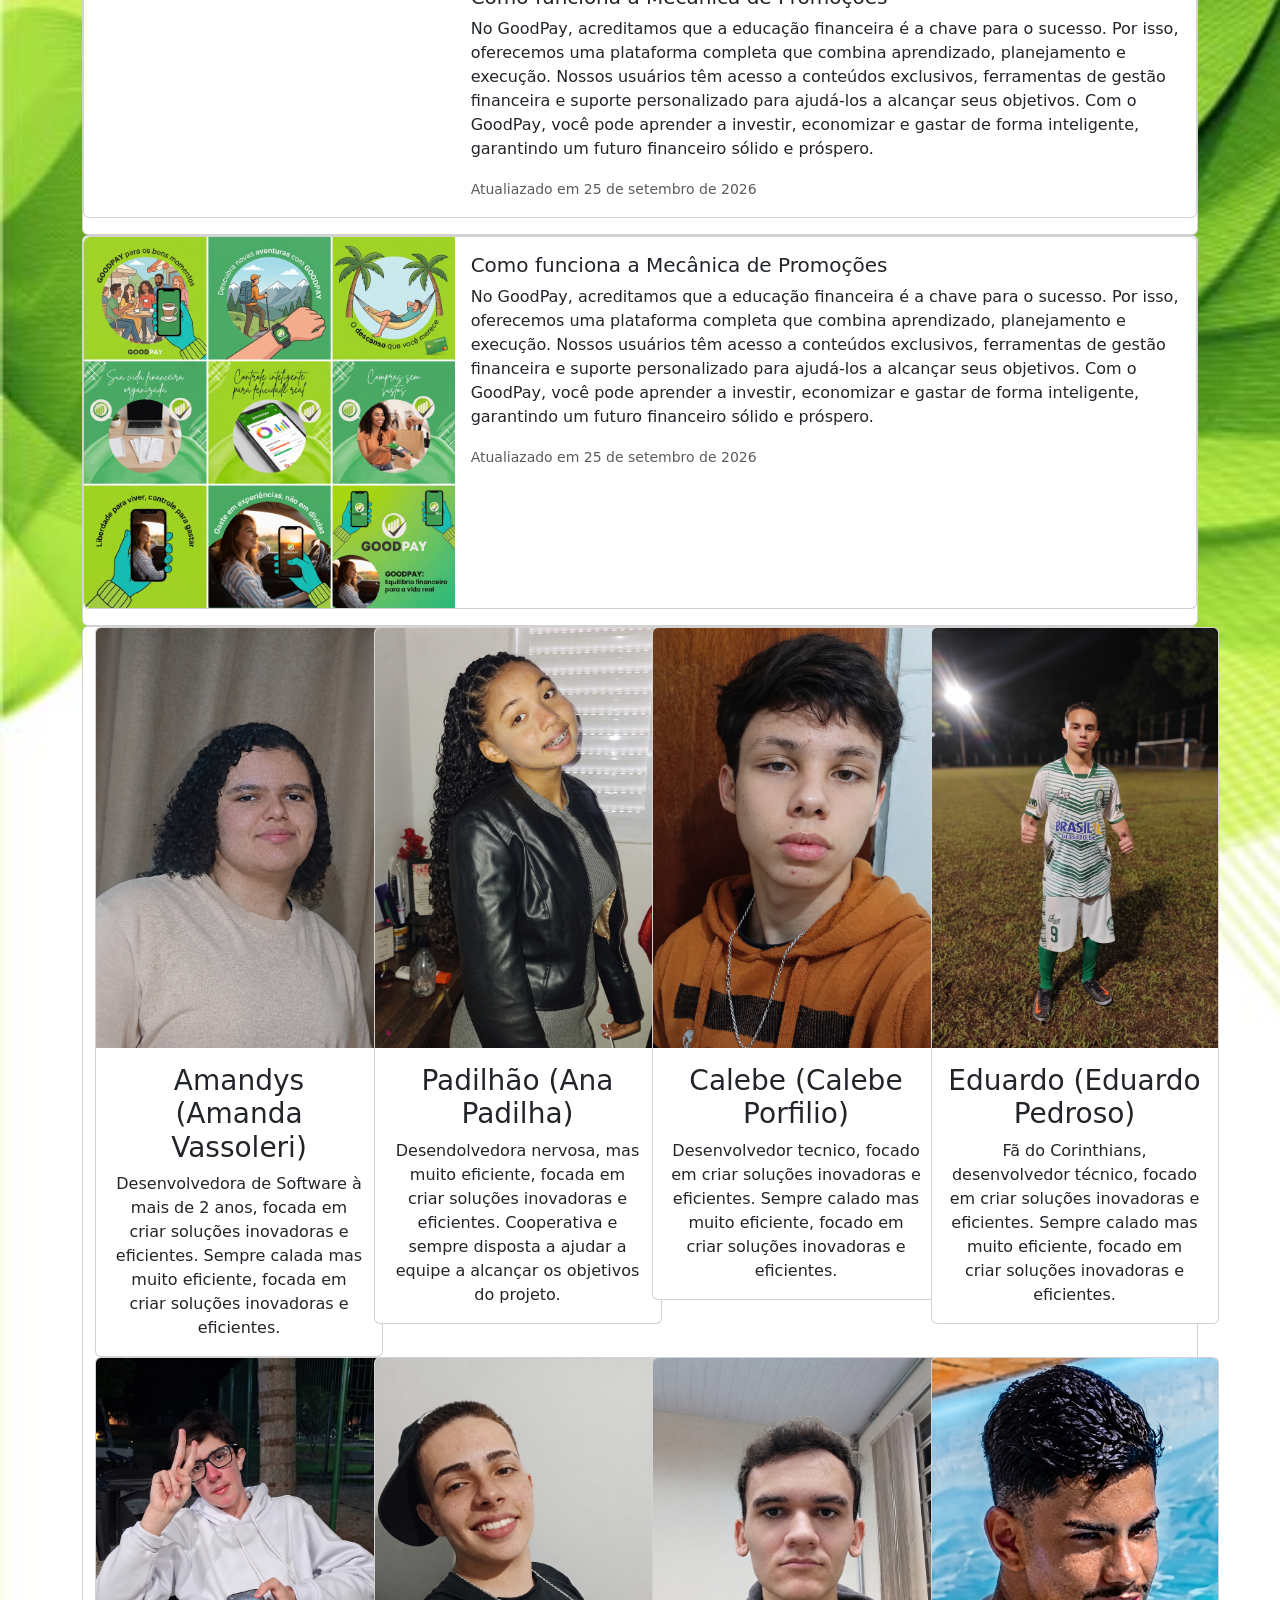
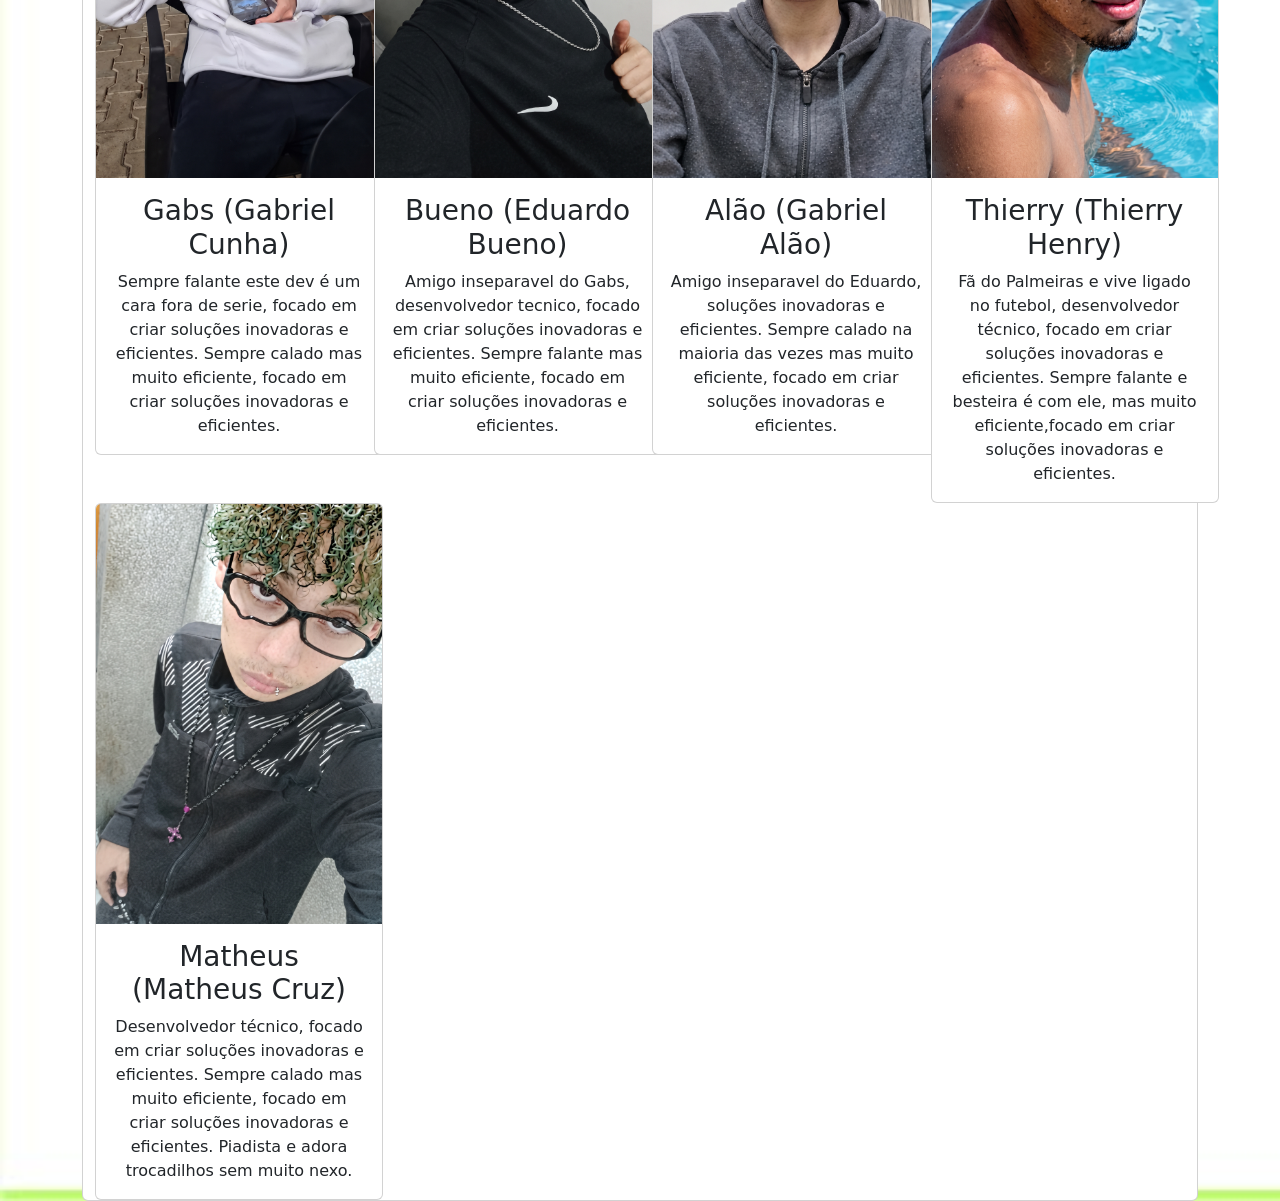
==== commit 287464bc: "Aula1009 - Perfil dos Alunos" ====
--- a/public/index.html
+++ b/public/index.html
@@ -408,6 +408,138 @@
                         </div>
                     </div>
                 </div>
+                <div class="card" style="width: 100%;" id="equipe">
+                    <div class="container text-center">
+                        <div class="row row-cols-4">
+                            <div class="col">
+                                <div class="card" style="width: 18rem;">
+                                    <img src="./assets/amandys.jpeg" class="card-img-top" alt="Amanda Vassoleri"
+                                        width="640px" height="420px">
+                                    <div class="card-body">
+                                        <h3 class="card-title">Amandys (Amanda Vassoleri)</h3>
+                                        <p class="card-text">Desenvolvedora de Software à mais de 2 anos,
+                                            focada em criar soluções inovadoras e eficientes. Sempre calada mas muito
+                                            eficiente, focada em criar soluções inovadoras e eficientes.
+                                    </div>
+                                </div>
+                            </div>
+                            <div class="col">
+                                <div class="card" style="width: 18rem;">
+                                    <img src="./assets/Ana.jpeg" class="card-img-top" alt="Ana Padilha" width="640px"
+                                        height="420px">
+                                    <div class="card-body">
+                                        <h3 class="card-title">Padilhão (Ana Padilha)</h3>
+                                        <p class="card-text">
+                                            Desendolvedora nervosa, mas muito eficiente, focada em criar soluções
+                                            inovadoras e eficientes. Cooperativa e sempre disposta a ajudar a equipe a
+                                            alcançar os objetivos do projeto.
+                                        </p>
+                                    </div>
+                                </div>
+                            </div>
+                            <div class="col">
+                                <div class="card" style="width: 18rem;">
+                                    <img src="./assets/calebe.jpeg" class="card-img-top" alt="Ana Padilha" width="640px"
+                                        height="420px">
+                                    <div class="card-body">
+                                        <h3 class="card-title">Calebe (Calebe Porfilio)</h3>
+                                        <p class="card-text">
+                                            Desenvolvedor tecnico, focado em criar soluções inovadoras e eficientes.
+                                            Sempre calado mas muito eficiente, focado em criar soluções inovadoras e
+                                            eficientes.
+                                        </p>
+                                    </div>
+                                </div>
+                            </div>
+                            <div class="col">
+                                <div class="card" style="width: 18rem;">
+                                    <img src="./assets/eduardo.jpeg" class="card-img-top" alt="Ana Padilha"
+                                        width="640px" height="420px">
+                                    <div class="card-body">
+                                        <h3 class="card-title">Eduardo (Eduardo Pedroso)</h3>
+                                        <p class="card-text">
+                                            Fã do Corinthians, desenvolvedor técnico, focado em criar soluções
+                                            inovadoras e
+                                            eficientes. Sempre calado mas muito eficiente, focado em criar soluções
+                                            inovadoras e eficientes.
+                                        </p>
+                                    </div>
+                                </div>
+                            </div>
+                            <div class="col">
+                                <div class="card" style="width: 18rem;">
+                                    <img src="./assets/Gabs.jpeg" class="card-img-top" alt="Ana Padilha" width="640px"
+                                        height="420px">
+                                    <div class="card-body">
+                                        <h3 class="card-title">Gabs (Gabriel Cunha)</h3>
+                                        <p class="card-text">
+                                            Sempre falante este dev é um cara fora de serie, focado em criar soluções
+                                            inovadoras e eficientes. Sempre calado mas muito eficiente, focado em criar
+                                            soluções inovadoras e eficientes.
+                                        </p>
+                                    </div>
+                                </div>
+                            </div>
+                            <div class="col">
+                                <div class="card" style="width: 18rem;">
+                                    <img src="./assets/bueno.jpeg" class="card-img-top" alt="Ana Padilha" width="640px"
+                                        height="420px">
+                                    <div class="card-body">
+                                        <h3 class="card-title">Bueno (Eduardo Bueno)</h3>
+                                        <p class="card-text">
+                                            Amigo inseparavel do Gabs, desenvolvedor tecnico, focado em criar soluções
+                                            inovadoras e eficientes. Sempre falante mas muito eficiente, focado em criar
+                                            soluções inovadoras e eficientes.
+                                        </p>
+                                    </div>
+                                </div>
+                            </div>
+                            <div class="col">
+                                <div class="card" style="width: 18rem;">
+                                    <img src="./assets/Alao.jpeg" class="card-img-top" alt="Ana Padilha" width="640px"
+                                        height="420px">
+                                    <div class="card-body">
+                                        <h3 class="card-title">Alão (Gabriel Alão)</h3>
+                                        <p class="card-text">
+                                            Amigo inseparavel do Eduardo, soluções inovadoras e
+                                            eficientes. Sempre calado na maioria das vezes mas muito eficiente, focado
+                                            em criar soluções
+                                            inovadoras e eficientes.
+                                        </p>
+                                    </div>
+                                </div>
+                            </div>
+                            <div class="col">
+                                <div class="card" style="width: 18rem;">
+                                    <img src="./assets/Thiery.jpeg" class="card-img-top" alt="Ana Padilha" width="640px"
+                                        height="420px">
+                                    <div class="card-body">
+                                        <h3 class="card-title">Thierry (Thierry Henry)</h3>
+                                        <p class="card-text">
+                                            Fã do Palmeiras e vive ligado no futebol, desenvolvedor técnico, focado em
+                                            criar soluções inovadoras e eficientes. Sempre falante e besteira é com ele,
+                                            mas muito eficiente,focado em criar soluções inovadoras e eficientes.
+                                        </p>
+                                    </div>
+                                </div>
+                            </div>
+                            <div class="col">
+                                <div class="card" style="width: 18rem;">
+                                    <img src="./assets/matheus.jpeg" class="card-img-top" alt="Ana Padilha"
+                                        width="640px" height="420px">
+                                    <div class="card-body">
+                                        <h3 class="card-title">Matheus (Matheus Cruz)</h3>
+                                        <p class="card-text">
+                                            Desenvolvedor técnico, focado em criar soluções inovadoras e eficientes.
+                                            Sempre calado mas muito eficiente, focado em criar soluções inovadoras e
+                                            eficientes. Piadista e adora trocadilhos sem muito nexo.
+                                        </p>
+                                    </div>
+                                </div>
+                            </div>
+                        </div>
+                    </div>
+                </div>
             </div>
         </section>
     </main>
